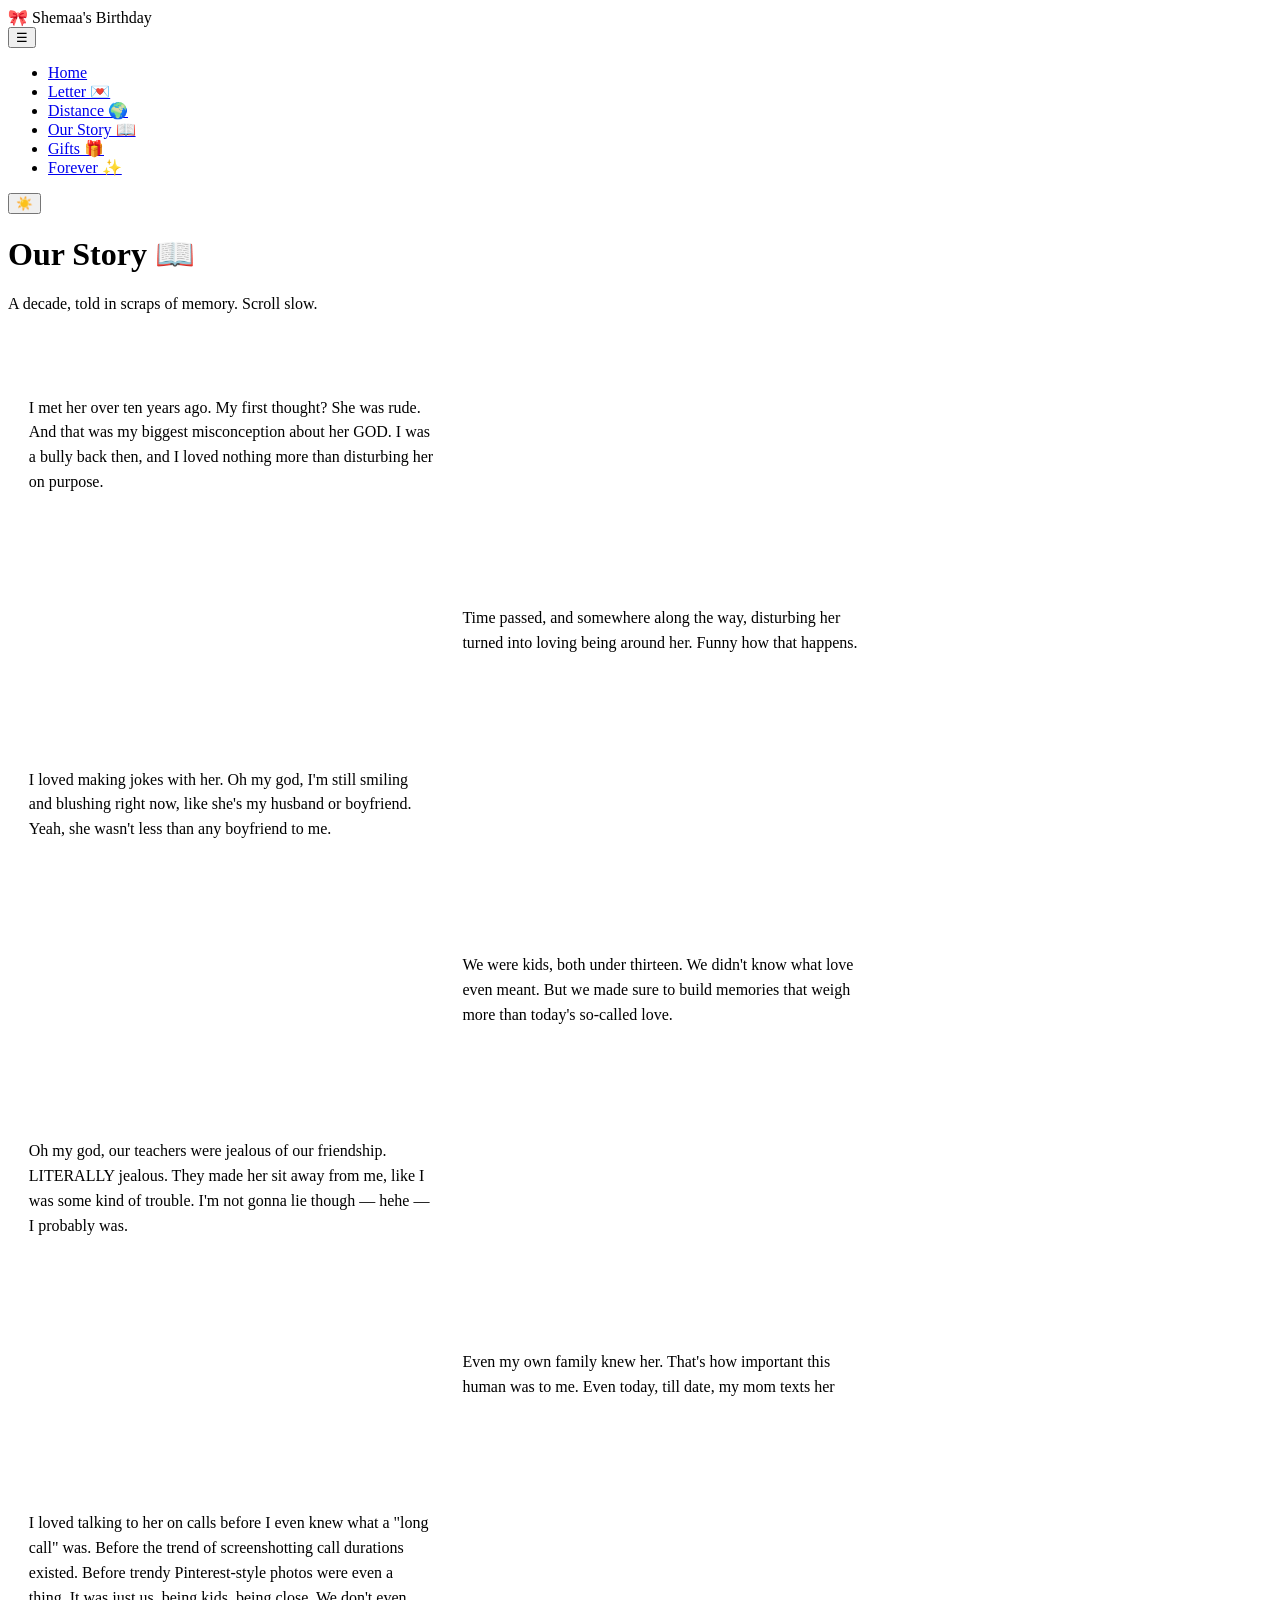
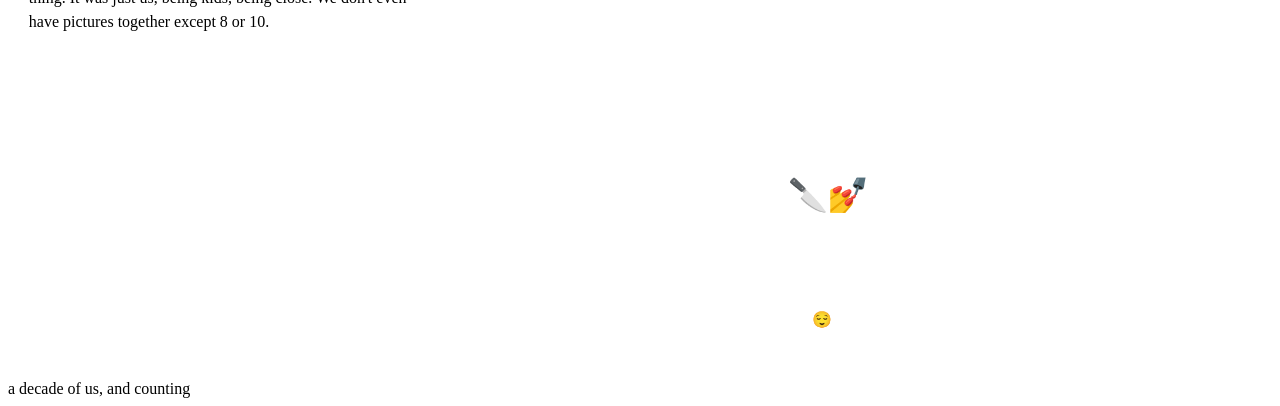
==== story.html @ bc51da24 "Add animated story timeline page Adds a new `story.html` page with a centered timeline layout, respo" ====
<!DOCTYPE html>
<html lang="en">
<head>
<meta charset="UTF-8">
<meta name="viewport" content="width=device-width, initial-scale=1.0">
<title>Our Story 📖</title>
<link rel="stylesheet" href="style.css">
<style>
  .timeline{
    position:relative; width:min(880px,96vw); margin-top:1rem;
    padding: 1rem 0 2rem;
  }
  .timeline::before{
    content:''; position:absolute; left:50%; top:0; bottom:0; width:2px;
    background: repeating-linear-gradient(0deg, var(--stitch) 0 10px, transparent 10px 18px);
    transform: translateX(-50%);
  }
  @media (max-width:760px){
    .timeline::before{ left: 22px; }
  }

  .entry{
    position:relative; width:100%; margin: 0 0 2.6rem;
    display:flex;
    opacity:0; transform: translateY(30px);
    transition: opacity .7s ease, transform .7s ease;
  }
  .entry.in{ opacity:1; transform:none; }
  .entry:nth-child(odd){ justify-content:flex-start; }
  .entry:nth-child(even){ justify-content:flex-end; }

  .card{
    width: 46%;
    background: var(--paper);
    border-radius:16px;
    box-shadow: 0 12px 26px var(--shadow);
    padding: 1.2rem 1.3rem;
    position:relative;
  }
  .card .year{
    display:inline-block; font-family: var(--font-display); font-weight:700;
    color:#fff; background: var(--accent); padding:.15rem .7rem; border-radius:999px;
    font-size:.75rem; margin-bottom:.5rem;
  }
  .card p{ margin:.2rem 0 0; line-height:1.55; font-family: var(--font-body); color: var(--ink); }

  .dot{
    position:absolute; top:14px; left:50%; transform:translateX(-50%);
    width:16px; height:16px; border-radius:50%;
    background: var(--gold); box-shadow: 0 0 0 6px var(--bg-soft);
  }

  @media (max-width:760px){
    .entry, .entry:nth-child(even){ justify-content:flex-start; padding-left: 46px; }
    .card{ width: 100%; }
    .dot{ left:22px; }
  }

  .warning{
    margin: 1rem auto 0; width: min(700px,94vw);
    background: linear-gradient(160deg, var(--accent-deep), var(--accent));
    color:#fff; border-radius: 20px;
    padding: 2rem clamp(1.2rem,4vw,2.4rem);
    text-align:center;
    box-shadow: 0 20px 40px var(--shadow);
    opacity:0; transform: translateY(30px);
    transition: opacity .8s ease, transform .8s ease;
  }
  .warning.in{ opacity:1; transform:none; }
  .warning h3{ font-family: var(--font-script); font-size:2rem; margin:0 0 .8rem; }
  .warning p{ font-family: var(--font-display); font-weight:600; line-height:1.6; font-size:1rem; letter-spacing:.01em; }
</style>
</head>
<body>
<div class="floaty-hearts"></div>

<nav class="navbar">
  <div class="brand">🎀 Shemaa's Birthday</div>
  <button class="nav-burger" aria-label="menu">☰</button>
  <ul class="nav-links">
    <li><a href="index.html">Home</a></li>
    <li><a href="letter.html">Letter 💌</a></li>
    <li><a href="distance.html">Distance 🌍</a></li>
    <li><a href="story.html">Our Story 📖</a></li>
    <li><a href="gifts.html">Gifts 🎁</a></li>
    <li><a href="forever.html">Forever ✨</a></li>
  </ul>
  <div class="nav-actions">
    <button class="theme-toggle" aria-label="toggle theme">☀️</button>
  </div>
</nav>

<main>
  <h1 class="page-title fade-up">Our Story 📖</h1>
  <p class="page-sub fade-up">A decade, told in scraps of memory. Scroll slow.</p>

  <div class="timeline">
    <div class="entry"><div class="dot"></div>
      <div class="card">
        <span class="year">10+ years ago</span>
        <p>I met her over ten years ago. My first thought? She was rude. And that was my biggest misconception about her GOD. I was a bully back then, and I loved nothing more than disturbing her on purpose.</p>
      </div>
    </div>

    <div class="entry"><div class="dot"></div>
      <div class="card">
        <span class="year">soon after</span>
        <p>Time passed, and somewhere along the way, disturbing her turned into loving being around her. Funny how that happens.</p>
      </div>
    </div>

    <div class="entry"><div class="dot"></div>
      <div class="card">
        <span class="year">the jokes era</span>
        <p>I loved making jokes with her. Oh my god, I'm still smiling and blushing right now, like she's my husband or boyfriend. Yeah, she wasn't less than any boyfriend to me.</p>
      </div>
    </div>

    <div class="entry"><div class="dot"></div>
      <div class="card">
        <span class="year">under 13</span>
        <p>We were kids, both under thirteen. We didn't know what love even meant. But we made sure to build memories that weigh more than today's so-called love.</p>
      </div>
    </div>

    <div class="entry"><div class="dot"></div>
      <div class="card">
        <span class="year">school days</span>
        <p>Oh my god, our teachers were jealous of our friendship. LITERALLY jealous. They made her sit away from me, like I was some kind of trouble. I'm not gonna lie though — hehe — I probably was.</p>
      </div>
    </div>

    <div class="entry"><div class="dot"></div>
      <div class="card">
        <span class="year">family knew her name</span>
        <p>Even my own family knew her. That's how important this human was to me. Even today, till date, my mom texts her</p>
      </div>
    </div>

    <div class="entry"><div class="dot"></div>
      <div class="card">
        <span class="year">the long calls</span>
        <p>I loved talking to her on calls before I even knew what a "long call" was. Before the trend of screenshotting call durations existed. Before trendy Pinterest-style photos were even a thing. It was just us, being kids, being close. We don't even have pictures together except 8 or 10.</p>
      </div>
    </div>
  </div>

  <div class="warning">
    <h3>a fair warning to the world 🔪💅</h3>
    <p>IF ANYONE EVER HURTS HER, OR EVEN BRINGS TEARS TO HER EYES — I won't do anything but curse you so badly that you may never find peace. Hahaha, seriously. Never get a good night's sleep, and may mosquitoes always bite you whenever you try to. May your pillow never give you rest. So be careful before hurting her, okayyyy? 😌</p>
  </div>
</main>

<footer>a decade of us, and counting</footer>

<script src="main.js"></script>
<script>
  const items = document.querySelectorAll('.entry, .warning');
  const io = new IntersectionObserver((entries) => {
    entries.forEach(e => { if (e.isIntersecting) e.target.classList.add('in'); });
  }, { threshold: .2 });
  items.forEach(i => io.observe(i));
</script>
</body>
</html>
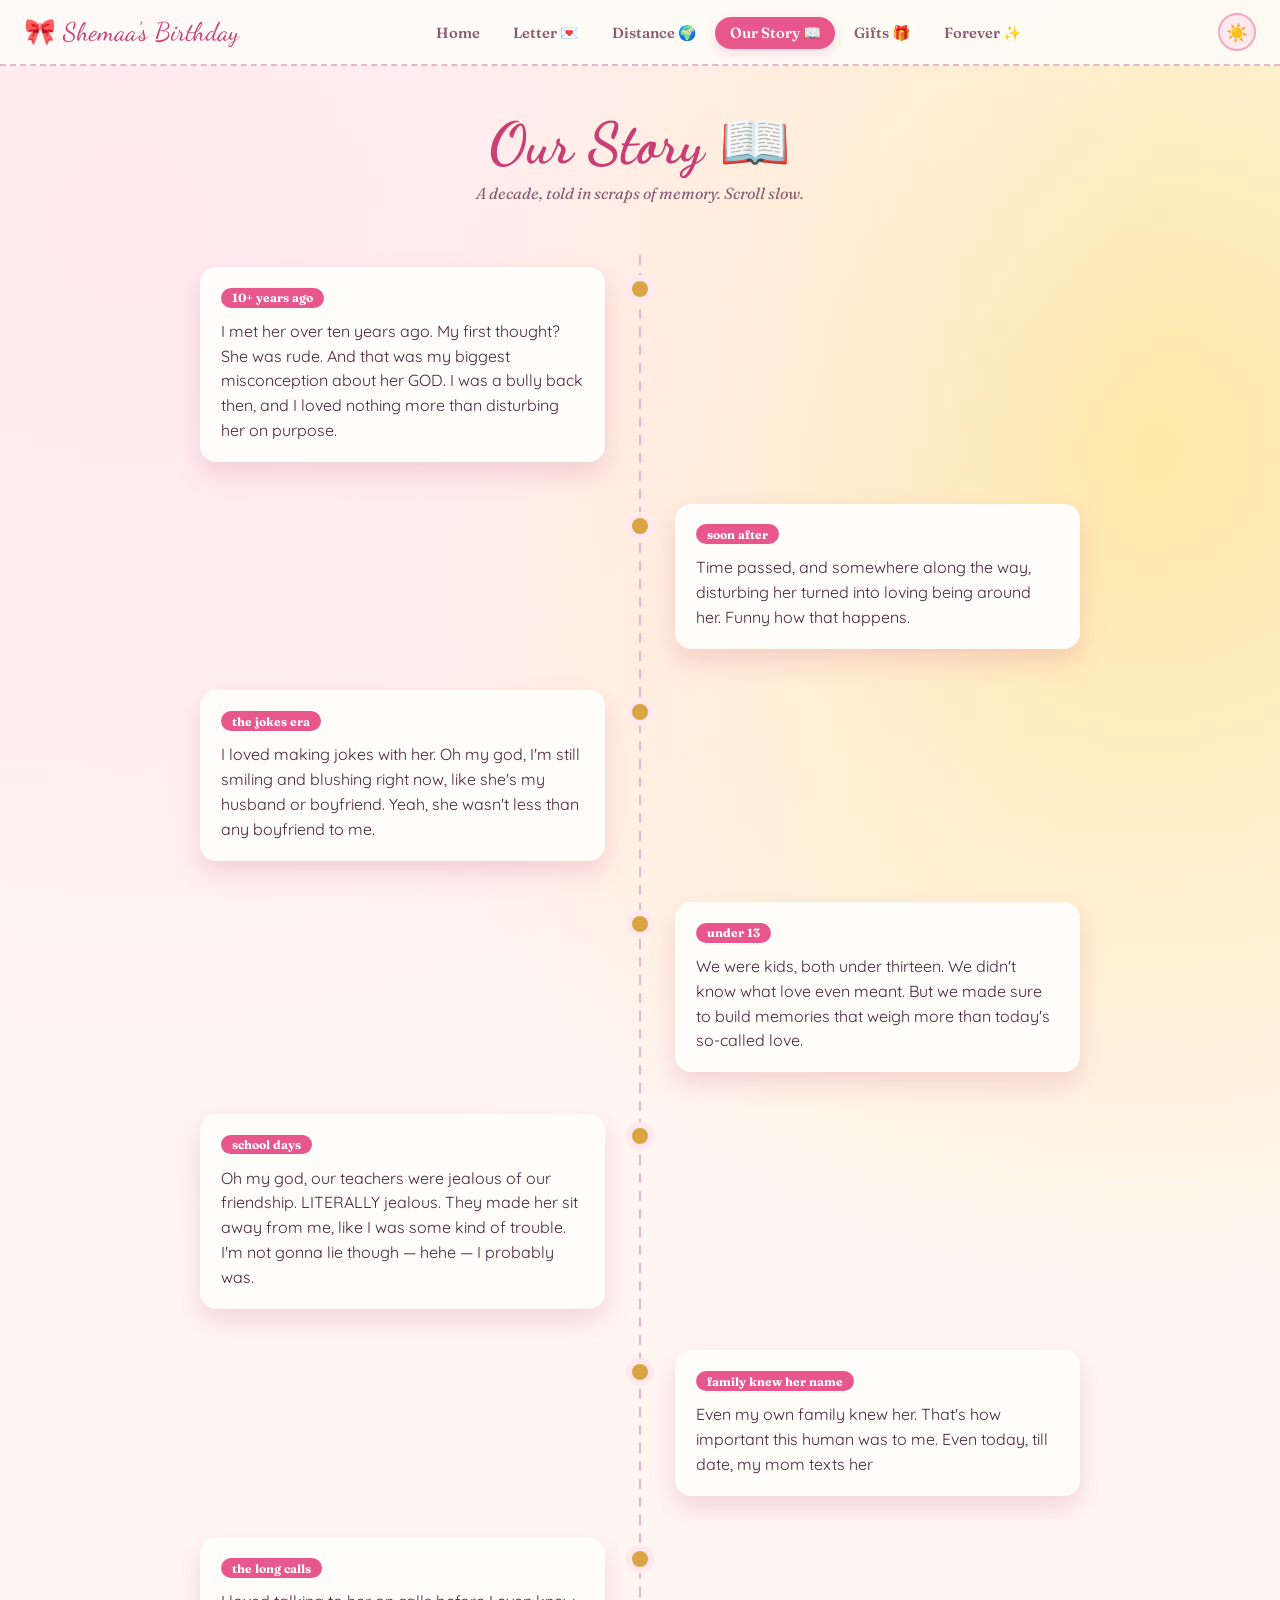
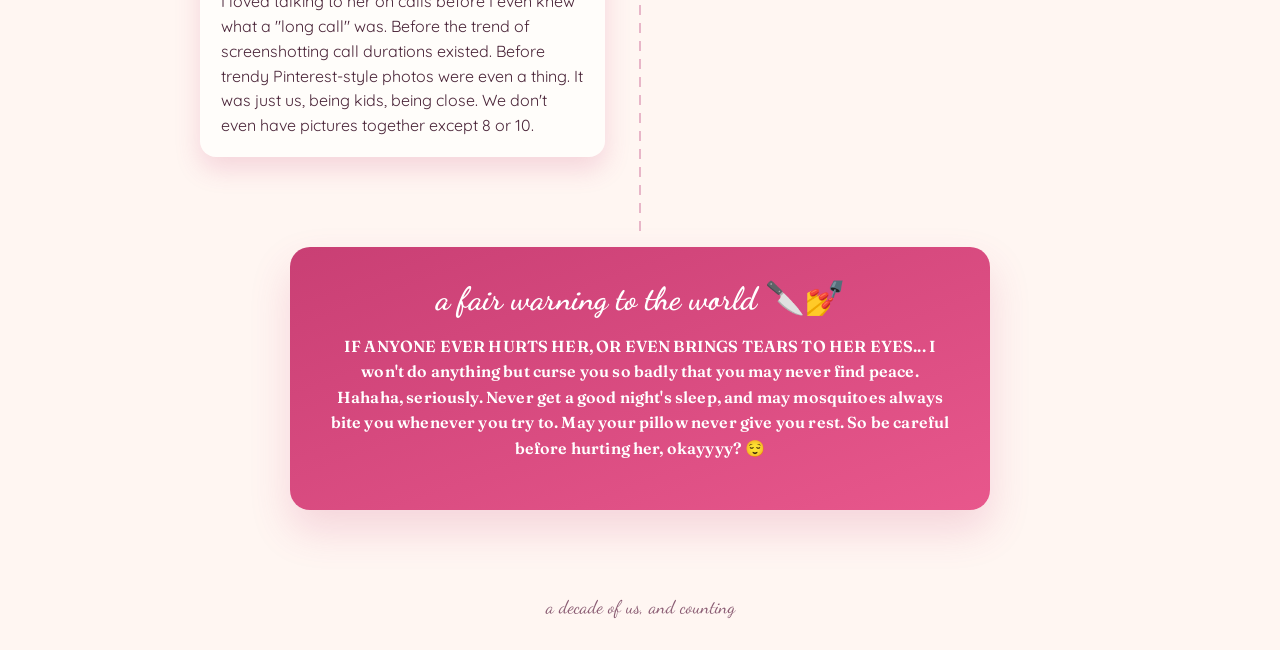
==== commit 47537dfa: "Add scrapbook-themed shared styles Introduces a new shared stylesheet for the birthday scrapbook UI," ====
--- a/story.html
+++ b/story.html
@@ -147,7 +147,7 @@
 
   <div class="warning">
     <h3>a fair warning to the world 🔪💅</h3>
-    <p>IF ANYONE EVER HURTS HER, OR EVEN BRINGS TEARS TO HER EYES — I won't do anything but curse you so badly that you may never find peace. Hahaha, seriously. Never get a good night's sleep, and may mosquitoes always bite you whenever you try to. May your pillow never give you rest. So be careful before hurting her, okayyyy? 😌</p>
+    <p>IF ANYONE EVER HURTS HER, OR EVEN BRINGS TEARS TO HER EYES... I won't do anything but curse you so badly that you may never find peace. Hahaha, seriously. Never get a good night's sleep, and may mosquitoes always bite you whenever you try to. May your pillow never give you rest. So be careful before hurting her, okayyyy? 😌</p>
   </div>
 </main>
 
--- a/style.css
+++ b/style.css
@@ -0,0 +1,243 @@
+/* ============================================================
+   shemaa's birthday scrapbook — shared styles
+   Design language: a hand-kept pink scrapbook, washi tape,
+   stitched borders, polaroids pinned at gentle angles.
+   ============================================================ */
+
+@import url('https://fonts.googleapis.com/css2?family=Dancing+Script:wght@500;700&family=Fraunces:opsz,wght@9..144,400;9..144,600;9..144,700&family=Quicksand:wght@400;500;600;700&display=swap');
+
+:root{
+  --bg:            #fff6f2;
+  --bg-soft:       #ffe9ef;
+  --paper:         #fffdfa;
+  --ink:           #4a2438;
+  --ink-soft:      #8a5c73;
+  --accent:        #e8578c;
+  --accent-2:      #f7a6c4;
+  --accent-deep:   #c93f74;
+  --gold:          #d9a441;
+  --tape:          #ffd9e6;
+  --tape-2:        #ffe9a8;
+  --shadow:        rgba(201,63,116,0.18);
+  --stitch:        #e8b6c8;
+
+  --font-script:  'Dancing Script', cursive;
+  --font-display: 'Fraunces', serif;
+  --font-body:    'Quicksand', sans-serif;
+
+  color-scheme: light;
+}
+
+[data-theme="dark"]{
+  --bg:            #211020;
+  --bg-soft:       #341a35;
+  --paper:         #2b1529;
+  --ink:           #fbe6ef;
+  --ink-soft:      #d9a9c1;
+  --accent:        #ff7fac;
+  --accent-2:      #c97aa6;
+  --accent-deep:   #ffb3cf;
+  --gold:          #ecc372;
+  --tape:          #4a2542;
+  --tape-2:        #4a3a24;
+  --shadow:        rgba(0,0,0,0.45);
+  --stitch:        #5c3350;
+
+  color-scheme: dark;
+}
+
+*, *::before, *::after{ box-sizing: border-box; }
+
+html{ scroll-behavior: smooth; }
+
+body{
+  margin:0;
+  min-height:100vh;
+  background:
+    radial-gradient(circle at 10% 10%, var(--bg-soft), transparent 45%),
+    radial-gradient(circle at 90% 20%, var(--tape-2), transparent 40%),
+    var(--bg);
+  color: var(--ink);
+  font-family: var(--font-body);
+  transition: background .4s ease, color .4s ease;
+  overflow-x: hidden;
+}
+
+a{ color:inherit; text-decoration:none; }
+ul{ list-style:none; margin:0; padding:0; }
+button{ font-family:inherit; }
+
+/* ---------- floating hearts ambience ---------- */
+.floaty-hearts{
+  position: fixed; inset:0; pointer-events:none; z-index:0; overflow:hidden;
+}
+.floaty-hearts span{
+  position:absolute; bottom:-10%; font-size: 1.4rem; opacity:.35;
+  color: var(--accent-2);
+  animation: floatUp linear infinite;
+}
+@keyframes floatUp{
+  0%{ transform: translateY(0) rotate(0deg); opacity:0; }
+  10%{ opacity:.45; }
+  100%{ transform: translateY(-115vh) rotate(25deg); opacity:0; }
+}
+
+/* ---------- navbar ---------- */
+.navbar{
+  position: sticky; top:0; z-index: 50;
+  display:flex; align-items:center; justify-content:space-between;
+  padding: .8rem 1.5rem;
+  background: color-mix(in srgb, var(--paper) 85%, transparent);
+  backdrop-filter: blur(10px);
+  border-bottom: 2px dashed var(--stitch);
+}
+.brand{
+  font-family: var(--font-script);
+  font-size: 1.6rem;
+  color: var(--accent-deep);
+  display:flex; align-items:center; gap:.4rem;
+}
+.nav-links{
+  display:flex; gap: .3rem; align-items:center;
+  flex-wrap: wrap;
+}
+.nav-links a{
+  font-family: var(--font-display);
+  font-weight:600;
+  font-size: .92rem;
+  padding: .45rem .9rem;
+  border-radius: 999px;
+  color: var(--ink-soft);
+  transition: all .25s ease;
+  white-space: nowrap;
+}
+.nav-links a:hover{ color: var(--accent-deep); background: var(--bg-soft); }
+.nav-links a.active{
+  color: var(--paper);
+  background: var(--accent);
+  box-shadow: 0 4px 12px var(--shadow);
+}
+.nav-actions{ display:flex; align-items:center; gap:.6rem; }
+.theme-toggle{
+  border:2px solid var(--accent-2);
+  background: var(--bg-soft);
+  color: var(--accent-deep);
+  width:2.4rem; height:2.4rem;
+  border-radius:50%;
+  cursor:pointer;
+  display:grid; place-items:center;
+  font-size:1.1rem;
+  transition: transform .3s ease, background .3s ease;
+}
+.theme-toggle:hover{ transform: rotate(15deg) scale(1.08); }
+.nav-burger{
+  display:none;
+  background:none; border:none; font-size:1.4rem; color:var(--accent-deep); cursor:pointer;
+}
+
+@media (max-width: 880px){
+  .nav-burger{ display:block; }
+  .nav-links{
+    position:absolute; top:100%; left:0; right:0;
+    flex-direction:column; align-items:stretch;
+    background: var(--paper);
+    padding: .6rem 1rem 1rem;
+    border-bottom: 2px dashed var(--stitch);
+    display:none;
+  }
+  .nav-links.open{ display:flex; }
+  .nav-links a{ text-align:center; }
+}
+
+/* ---------- page shell ---------- */
+main{
+  position:relative; z-index:1;
+  min-height: calc(100vh - 70px);
+  padding: 2.5rem 1.25rem 4rem;
+  display:flex; flex-direction:column; align-items:center;
+}
+
+.page-title{
+  font-family: var(--font-script);
+  font-size: clamp(2.4rem, 6vw, 3.6rem);
+  color: var(--accent-deep);
+  text-align:center;
+  margin: .2rem 0 .3rem;
+}
+.page-sub{
+  font-family: var(--font-display);
+  font-style: italic;
+  color: var(--ink-soft);
+  text-align:center;
+  max-width: 560px;
+  margin: 0 auto 2rem;
+}
+
+/* ---------- washi tape + polaroid, the signature motif ---------- */
+.tape{
+  position:absolute;
+  width: 90px; height: 28px;
+  background: repeating-linear-gradient(45deg, var(--tape), var(--tape) 6px, var(--tape-2) 6px, var(--tape-2) 12px);
+  opacity:.85;
+  box-shadow: 0 2px 6px var(--shadow);
+}
+
+.polaroid{
+  background: var(--paper);
+  padding: .8rem .8rem 1.6rem;
+  border-radius: 4px;
+  box-shadow: 0 10px 24px var(--shadow);
+  position:relative;
+  font-family: var(--font-script);
+  color: var(--ink);
+}
+
+.stitched{
+  border: 2px dashed var(--stitch);
+  border-radius: 18px;
+}
+
+/* ---------- buttons ---------- */
+.btn{
+  display:inline-flex; align-items:center; gap:.5rem;
+  font-family: var(--font-display); font-weight:600;
+  padding: .75rem 1.6rem;
+  border-radius: 999px;
+  border: none;
+  cursor:pointer;
+  background: var(--accent);
+  color: #fff;
+  box-shadow: 0 8px 20px var(--shadow);
+  transition: transform .2s ease, box-shadow .2s ease;
+  font-size: 1rem;
+}
+.btn:hover{ transform: translateY(-3px); box-shadow: 0 12px 26px var(--shadow); }
+.btn.ghost{
+  background: transparent;
+  color: var(--accent-deep);
+  border: 2px solid var(--accent-2);
+  box-shadow:none;
+}
+
+/* ---------- footer ---------- */
+footer{
+  text-align:center;
+  padding: 1.4rem 1rem 2rem;
+  font-family: var(--font-script);
+  font-size: 1.15rem;
+  color: var(--ink-soft);
+}
+
+/* ---------- utility ---------- */
+.fade-up{
+  animation: fadeUp .9s ease both;
+}
+@keyframes fadeUp{
+  from{ opacity:0; transform: translateY(24px); }
+  to{ opacity:1; transform:none; }
+}
+.center{ text-align:center; }
+
+@media (prefers-reduced-motion: reduce){
+  *{ animation-duration: .001ms !important; animation-iteration-count: 1 !important; scroll-behavior:auto !important; }
+}
